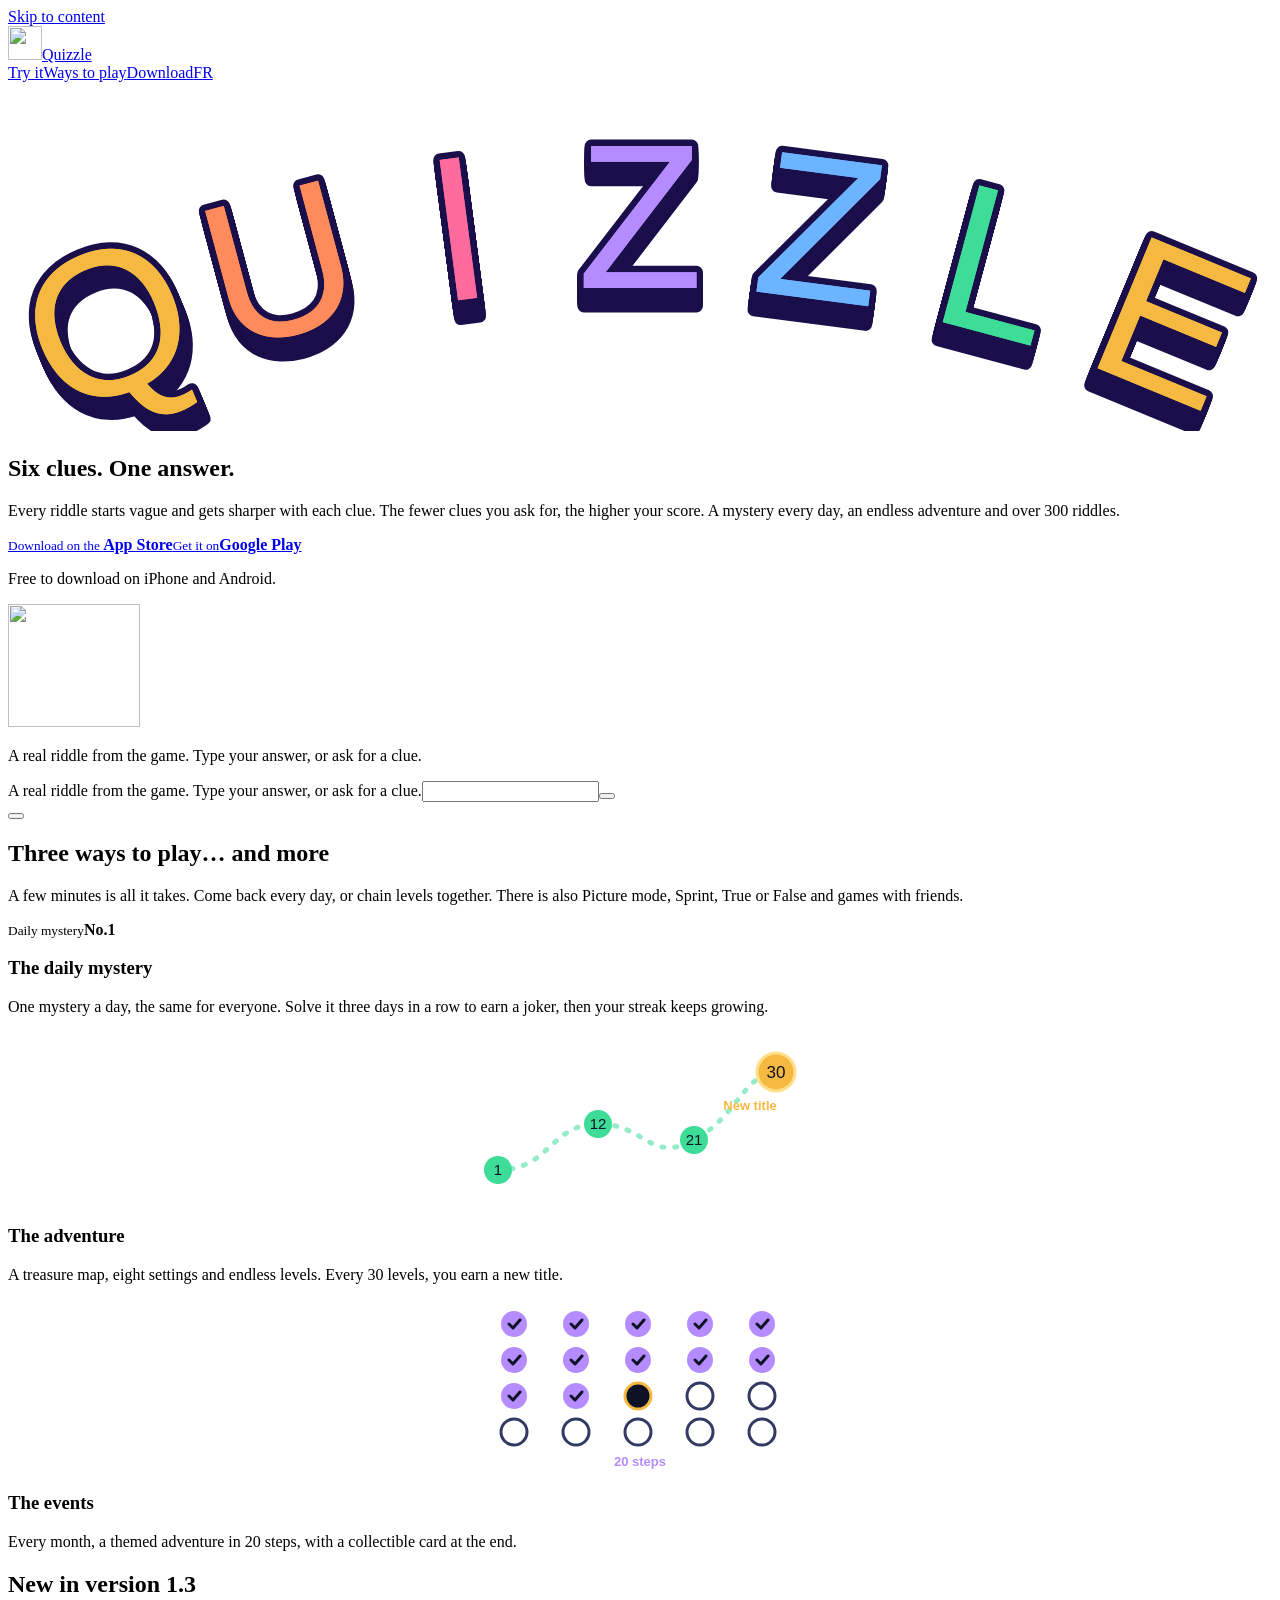
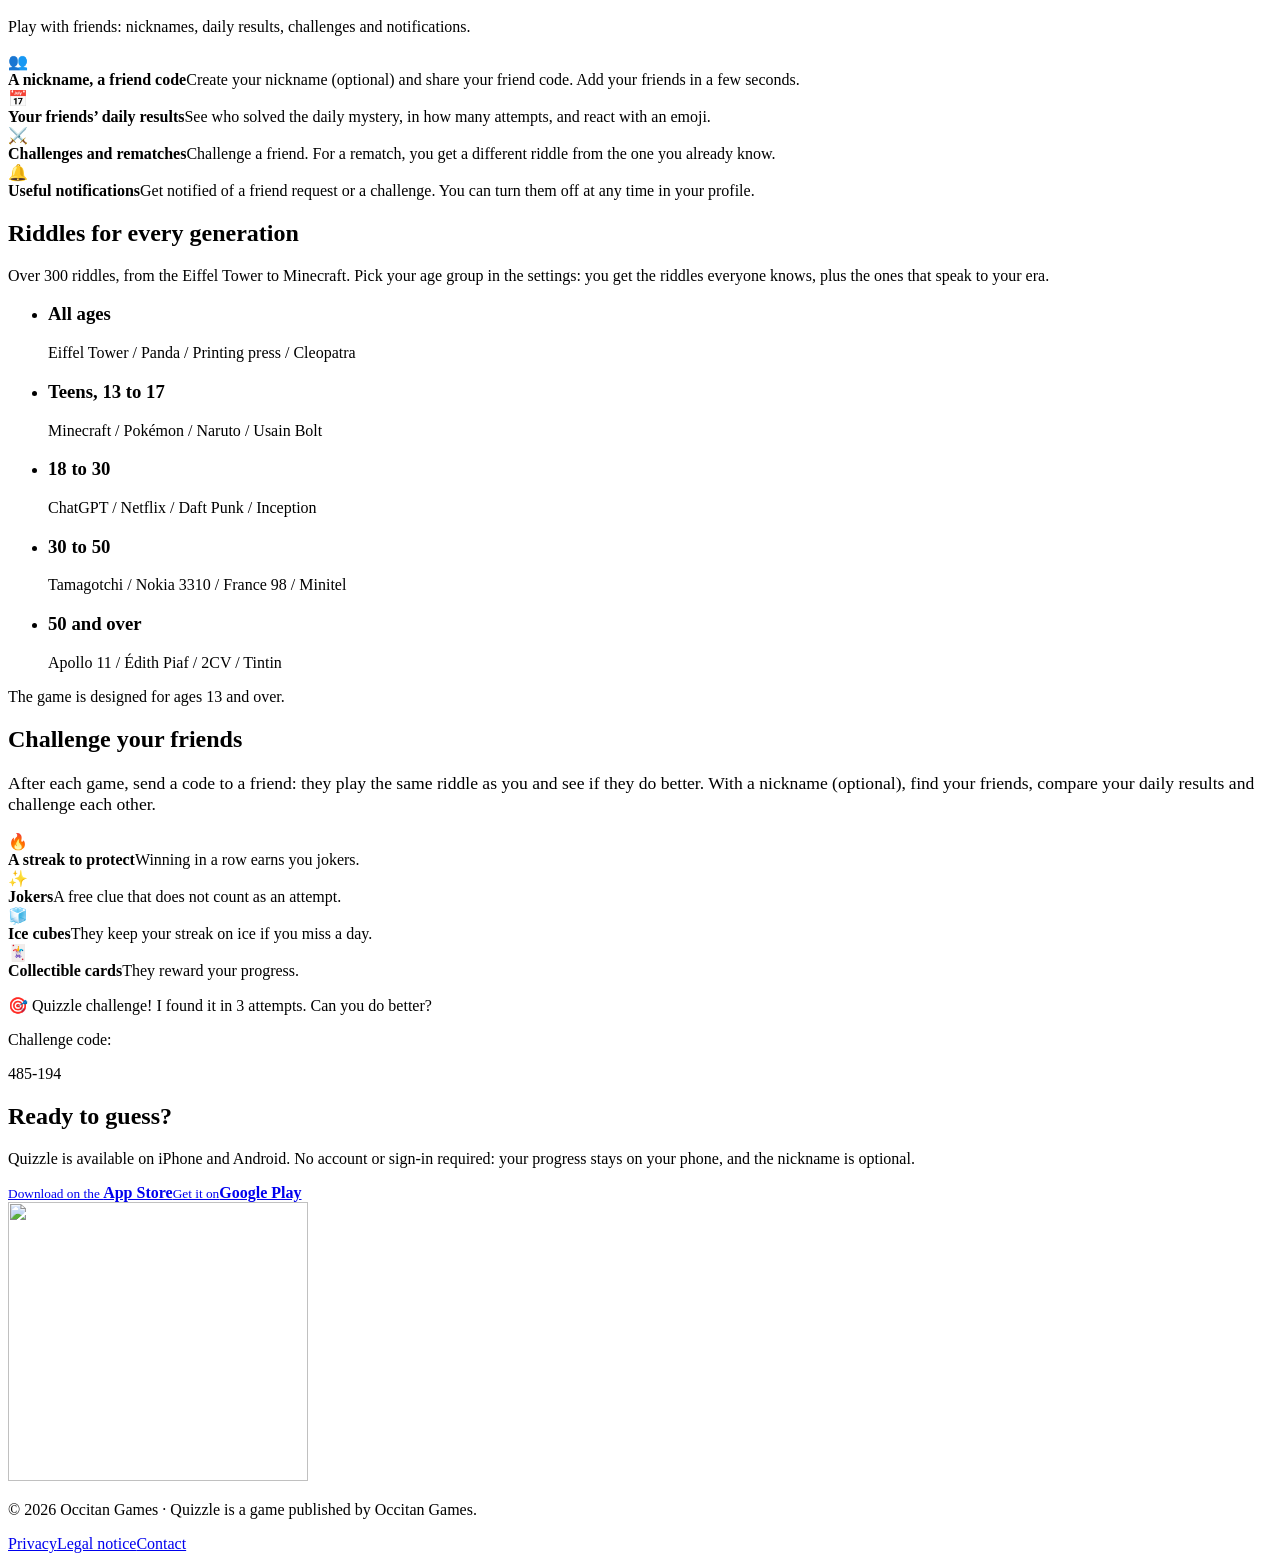
==== site/en/index.html @ 83d64d80 "Site : nouveautés de la 1.3 (pseudo, amis, défis, notifications), mention « sans compte » mise à jou" ====
<!doctype html>
<html lang="en">
<head>
<meta charset="utf-8">
<meta name="viewport" content="width=device-width, initial-scale=1">
<title>Quizzle, the mystery game: guess from the clues</title>
<meta name="description" content="Quizzle: six clues, one answer. A daily mystery, an endless adventure, monthly events, a Picture mode, a Sprint and over 300 riddles for every age. Free on iPhone and Android.">
<meta name="theme-color" content="#0F1224">

<link rel="canonical" href="https://occitangames.com/en/">
<link rel="alternate" hreflang="fr" href="https://occitangames.com/">
<link rel="alternate" hreflang="en" href="https://occitangames.com/en/">
<meta property="og:type" content="website">
<meta property="og:title" content="Quizzle, the mystery game: guess from the clues">
<meta property="og:description" content="Quizzle: six clues, one answer. A daily mystery, an endless adventure, monthly events, a Picture mode, a Sprint and over 300 riddles for every age. Free on iPhone and Android.">
<meta property="og:image" content="https://occitangames.com/img/og.png">
<meta property="og:url" content="https://occitangames.com/en/">
<meta name="twitter:card" content="summary_large_image">
<link rel="icon" type="image/png" href="../img/favicon.png">
<link rel="apple-touch-icon" href="../img/apple-touch-icon.png">
<link rel="preload" href="../fonts/lilita-one-latin-400-normal.woff2" as="font" type="font/woff2" crossorigin>
<link rel="stylesheet" href="../assets/style.css">
</head>
<body>
<a class="saut" href="#contenu">Skip to content</a>
<header class="entete"><div class="conteneur">
<a class="marque" href="./"><img src="../img/favicon.png" alt="" width="34" height="34">Quizzle</a>
<nav class="nav" aria-label="Navigation"><a class="lien-nav" href="#essai">Try it</a><a class="lien-nav" href="#modes">Ways to play</a><a class="lien-nav" href="#telecharger">Download</a><a class="langue" href="../" hreflang="fr" lang="fr" aria-label="Version française">FR</a></nav>
</div></header>
<main id="contenu">
<section class="heros"><div class="conteneur">
<div>
<svg class="mot-marque" viewBox="-24 0 688 190" role="img" aria-label="Quizzle"><g transform="translate(44.9 166.6) rotate(-22.46)"><g class="lettre" style="--i:0" text-anchor="middle" font-family="Lilita One, sans-serif" font-size="112"><text y="10" fill="#7a5c21" stroke="#1A0F4A" stroke-width="7" stroke-linejoin="round">Q</text><text y="9" fill="#7d5f22" stroke="#1A0F4A" stroke-width="7" stroke-linejoin="round">Q</text><text y="8" fill="#806123" stroke="#1A0F4A" stroke-width="7" stroke-linejoin="round">Q</text><text y="7" fill="#836323" stroke="#1A0F4A" stroke-width="7" stroke-linejoin="round">Q</text><text y="6" fill="#866524" stroke="#1A0F4A" stroke-width="7" stroke-linejoin="round">Q</text><text y="5" fill="#896825" stroke="#1A0F4A" stroke-width="7" stroke-linejoin="round">Q</text><text y="4" fill="#8c6a26" stroke="#1A0F4A" stroke-width="7" stroke-linejoin="round">Q</text><text y="3" fill="#8f6c27" stroke="#1A0F4A" stroke-width="7" stroke-linejoin="round">Q</text><text y="2" fill="#926e27" stroke="#1A0F4A" stroke-width="7" stroke-linejoin="round">Q</text><text y="1" fill="#957028" stroke="#1A0F4A" stroke-width="7" stroke-linejoin="round">Q</text><text fill="#F5B942" stroke="#1A0F4A" stroke-width="7" stroke-linejoin="round" paint-order="stroke">Q</text><text fill="#F5B942" stroke="none">Q</text></g></g><g transform="translate(134.0 136.4) rotate(-14.97)"><g class="lettre" style="--i:1" text-anchor="middle" font-family="Lilita One, sans-serif" font-size="112"><text y="10" fill="#80452e" stroke="#1A0F4A" stroke-width="7" stroke-linejoin="round">U</text><text y="9" fill="#83472f" stroke="#1A0F4A" stroke-width="7" stroke-linejoin="round">U</text><text y="8" fill="#864830" stroke="#1A0F4A" stroke-width="7" stroke-linejoin="round">U</text><text y="7" fill="#894a31" stroke="#1A0F4A" stroke-width="7" stroke-linejoin="round">U</text><text y="6" fill="#8c4c32" stroke="#1A0F4A" stroke-width="7" stroke-linejoin="round">U</text><text y="5" fill="#8f4d33" stroke="#1A0F4A" stroke-width="7" stroke-linejoin="round">U</text><text y="4" fill="#924f34" stroke="#1A0F4A" stroke-width="7" stroke-linejoin="round">U</text><text y="3" fill="#955135" stroke="#1A0F4A" stroke-width="7" stroke-linejoin="round">U</text><text y="2" fill="#985236" stroke="#1A0F4A" stroke-width="7" stroke-linejoin="round">U</text><text y="1" fill="#9b5437" stroke="#1A0F4A" stroke-width="7" stroke-linejoin="round">U</text><text fill="#FF8A5B" stroke="#1A0F4A" stroke-width="7" stroke-linejoin="round" paint-order="stroke">U</text><text fill="#FF8A5B" stroke="none">U</text></g></g><g transform="translate(226.2 118.1) rotate(-7.49)"><g class="lettre" style="--i:2" text-anchor="middle" font-family="Lilita One, sans-serif" font-size="112"><text y="10" fill="#80364e" stroke="#1A0F4A" stroke-width="7" stroke-linejoin="round">I</text><text y="9" fill="#833750" stroke="#1A0F4A" stroke-width="7" stroke-linejoin="round">I</text><text y="8" fill="#863852" stroke="#1A0F4A" stroke-width="7" stroke-linejoin="round">I</text><text y="7" fill="#893954" stroke="#1A0F4A" stroke-width="7" stroke-linejoin="round">I</text><text y="6" fill="#8c3b56" stroke="#1A0F4A" stroke-width="7" stroke-linejoin="round">I</text><text y="5" fill="#8f3c58" stroke="#1A0F4A" stroke-width="7" stroke-linejoin="round">I</text><text y="4" fill="#923d5a" stroke="#1A0F4A" stroke-width="7" stroke-linejoin="round">I</text><text y="3" fill="#953e5c" stroke="#1A0F4A" stroke-width="7" stroke-linejoin="round">I</text><text y="2" fill="#98405e" stroke="#1A0F4A" stroke-width="7" stroke-linejoin="round">I</text><text y="1" fill="#9b415f" stroke="#1A0F4A" stroke-width="7" stroke-linejoin="round">I</text><text fill="#FF6B9D" stroke="#1A0F4A" stroke-width="7" stroke-linejoin="round" paint-order="stroke">I</text><text fill="#FF6B9D" stroke="none">I</text></g></g><g transform="translate(320.0 112.0) rotate(0.00)"><g class="lettre" style="--i:3" text-anchor="middle" font-family="Lilita One, sans-serif" font-size="112"><text y="10" fill="#5a4680" stroke="#1A0F4A" stroke-width="7" stroke-linejoin="round">Z</text><text y="9" fill="#5d4883" stroke="#1A0F4A" stroke-width="7" stroke-linejoin="round">Z</text><text y="8" fill="#5f4986" stroke="#1A0F4A" stroke-width="7" stroke-linejoin="round">Z</text><text y="7" fill="#614b89" stroke="#1A0F4A" stroke-width="7" stroke-linejoin="round">Z</text><text y="6" fill="#634d8c" stroke="#1A0F4A" stroke-width="7" stroke-linejoin="round">Z</text><text y="5" fill="#654e8f" stroke="#1A0F4A" stroke-width="7" stroke-linejoin="round">Z</text><text y="4" fill="#685092" stroke="#1A0F4A" stroke-width="7" stroke-linejoin="round">Z</text><text y="3" fill="#6a5295" stroke="#1A0F4A" stroke-width="7" stroke-linejoin="round">Z</text><text y="2" fill="#6c5398" stroke="#1A0F4A" stroke-width="7" stroke-linejoin="round">Z</text><text y="1" fill="#6e559b" stroke="#1A0F4A" stroke-width="7" stroke-linejoin="round">Z</text><text fill="#B58CFF" stroke="#1A0F4A" stroke-width="7" stroke-linejoin="round" paint-order="stroke">Z</text><text fill="#B58CFF" stroke="none">Z</text></g></g><g transform="translate(413.8 118.1) rotate(7.49)"><g class="lettre" style="--i:4" text-anchor="middle" font-family="Lilita One, sans-serif" font-size="112"><text y="10" fill="#365a80" stroke="#1A0F4A" stroke-width="7" stroke-linejoin="round">Z</text><text y="9" fill="#375c83" stroke="#1A0F4A" stroke-width="7" stroke-linejoin="round">Z</text><text y="8" fill="#395e86" stroke="#1A0F4A" stroke-width="7" stroke-linejoin="round">Z</text><text y="7" fill="#3a6089" stroke="#1A0F4A" stroke-width="7" stroke-linejoin="round">Z</text><text y="6" fill="#3b638c" stroke="#1A0F4A" stroke-width="7" stroke-linejoin="round">Z</text><text y="5" fill="#3c658f" stroke="#1A0F4A" stroke-width="7" stroke-linejoin="round">Z</text><text y="4" fill="#3e6792" stroke="#1A0F4A" stroke-width="7" stroke-linejoin="round">Z</text><text y="3" fill="#3f6995" stroke="#1A0F4A" stroke-width="7" stroke-linejoin="round">Z</text><text y="2" fill="#406b98" stroke="#1A0F4A" stroke-width="7" stroke-linejoin="round">Z</text><text y="1" fill="#426d9b" stroke="#1A0F4A" stroke-width="7" stroke-linejoin="round">Z</text><text fill="#6CB4FF" stroke="#1A0F4A" stroke-width="7" stroke-linejoin="round" paint-order="stroke">Z</text><text fill="#6CB4FF" stroke="none">Z</text></g></g><g transform="translate(506.0 136.4) rotate(14.97)"><g class="lettre" style="--i:5" text-anchor="middle" font-family="Lilita One, sans-serif" font-size="112"><text y="10" fill="#1e6e4c" stroke="#1A0F4A" stroke-width="7" stroke-linejoin="round">L</text><text y="9" fill="#1f714d" stroke="#1A0F4A" stroke-width="7" stroke-linejoin="round">L</text><text y="8" fill="#20734f" stroke="#1A0F4A" stroke-width="7" stroke-linejoin="round">L</text><text y="7" fill="#217651" stroke="#1A0F4A" stroke-width="7" stroke-linejoin="round">L</text><text y="6" fill="#217953" stroke="#1A0F4A" stroke-width="7" stroke-linejoin="round">L</text><text y="5" fill="#227b55" stroke="#1A0F4A" stroke-width="7" stroke-linejoin="round">L</text><text y="4" fill="#237e56" stroke="#1A0F4A" stroke-width="7" stroke-linejoin="round">L</text><text y="3" fill="#248058" stroke="#1A0F4A" stroke-width="7" stroke-linejoin="round">L</text><text y="2" fill="#24835a" stroke="#1A0F4A" stroke-width="7" stroke-linejoin="round">L</text><text y="1" fill="#25865c" stroke="#1A0F4A" stroke-width="7" stroke-linejoin="round">L</text><text fill="#3DDC97" stroke="#1A0F4A" stroke-width="7" stroke-linejoin="round" paint-order="stroke">L</text><text fill="#3DDC97" stroke="none">L</text></g></g><g transform="translate(595.1 166.6) rotate(22.46)"><g class="lettre" style="--i:6" text-anchor="middle" font-family="Lilita One, sans-serif" font-size="112"><text y="10" fill="#7a5c21" stroke="#1A0F4A" stroke-width="7" stroke-linejoin="round">E</text><text y="9" fill="#7d5f22" stroke="#1A0F4A" stroke-width="7" stroke-linejoin="round">E</text><text y="8" fill="#806123" stroke="#1A0F4A" stroke-width="7" stroke-linejoin="round">E</text><text y="7" fill="#836323" stroke="#1A0F4A" stroke-width="7" stroke-linejoin="round">E</text><text y="6" fill="#866524" stroke="#1A0F4A" stroke-width="7" stroke-linejoin="round">E</text><text y="5" fill="#896825" stroke="#1A0F4A" stroke-width="7" stroke-linejoin="round">E</text><text y="4" fill="#8c6a26" stroke="#1A0F4A" stroke-width="7" stroke-linejoin="round">E</text><text y="3" fill="#8f6c27" stroke="#1A0F4A" stroke-width="7" stroke-linejoin="round">E</text><text y="2" fill="#926e27" stroke="#1A0F4A" stroke-width="7" stroke-linejoin="round">E</text><text y="1" fill="#957028" stroke="#1A0F4A" stroke-width="7" stroke-linejoin="round">E</text><text fill="#F5B942" stroke="#1A0F4A" stroke-width="7" stroke-linejoin="round" paint-order="stroke">E</text><text fill="#F5B942" stroke="none">E</text></g></g></svg>
<h1>Six clues. One answer.</h1>
<p class="chapeau">Every riddle starts vague and gets sharper with each clue. The fewer clues you ask for, the higher your score. A mystery every day, an endless adventure and over 300 riddles.</p>
<div class="boutiques"><a class="boutique" href="https://apps.apple.com/fr/app/quizzle/id6826238020" rel="noopener"><small>Download on the </small><strong>App Store</strong></a><a class="boutique" href="https://play.google.com/store/apps/details?id=com.occitangames.quizzle" rel="noopener"><small>Get it on</small><strong>Google Play</strong></a></div>
<p class="note-bientot">Free to download on iPhone and Android.</p>
</div>
<div class="essai" id="essai">
<img class="mascotte-coin" src="../img/mascotte.svg" alt="" width="132" height="123">
<p class="essai-intro">A real riddle from the game. Type your answer, or ask for a clue.</p>
<div class="enigme" id="enigme">
<p class="enigme-cat"></p>
<ol class="indices" aria-live="polite"></ol>
<div class="pastilles"></div>
<form class="saisie" autocomplete="off"><label class="sr-only" for="reponse">A real riddle from the game. Type your answer, or ask for a clue.</label><input id="reponse" name="reponse" type="text" enterkeyhint="send" autocapitalize="words" spellcheck="false"><button class="btn" type="submit"></button></form>
<div class="actions"><button class="btn btn-2" type="button" data-suivant></button></div>
<p class="message" role="status"></p>
<div class="resultat-zone"></div>
</div>
</div>
</div></section>

<section id="modes"><div class="conteneur">
<div class="intro-section"><h2>Three ways to play… and more</h2><p>A few minutes is all it takes. Come back every day, or chain levels together. There is also Picture mode, Sprint, True or False and games with friends.</p></div>
<div class="modes">
<article class="mode">
<div class="visuel"><div class="ticket"><div class="ticket-corps"><small>Daily mystery</small><strong>No.<span data-numero>1</span></strong><div class="ticket-pips" aria-hidden="true"><i></i><i></i><i></i><i></i><i></i><i></i></div></div></div></div>
<h3>The daily mystery</h3><p>One mystery a day, the same for everyone. Solve it three days in a row to earn a joker, then your streak keeps growing.</p>
</article>
<article class="mode">
<div class="visuel"><svg viewBox="0 0 320 170" role="img" aria-label="New title" width="100%" height="170">
<path d="M18 138 C70 138 70 92 118 92 S170 132 214 108 S262 44 296 40" fill="none" stroke="#3DDC97" stroke-opacity=".55" stroke-width="5" stroke-dasharray="2 11" stroke-linecap="round"/>
<g font-family="Lilita One, sans-serif" font-size="15" text-anchor="middle" fill="#0F1224">
<circle cx="18" cy="138" r="14" fill="#3DDC97"/><text x="18" y="143">1</text>
<circle cx="118" cy="92" r="14" fill="#3DDC97"/><text x="118" y="97">12</text>
<circle cx="214" cy="108" r="14" fill="#3DDC97"/><text x="214" y="113">21</text>
<circle cx="296" cy="40" r="19" fill="#F5B942" stroke="#FFE08A" stroke-width="3"/><text x="296" y="46" font-size="17">30</text>
</g>
<text x="270" y="78" text-anchor="middle" fill="#F5B942" font-family="DM Sans, sans-serif" font-weight="700" font-size="13">New title</text>
</svg></div>
<h3>The adventure</h3><p>A treasure map, eight settings and endless levels. Every 30 levels, you earn a new title.</p>
</article>
<article class="mode">
<div class="visuel"><svg viewBox="0 0 320 170" role="img" aria-label="20 steps" width="100%" height="170"><circle cx="34" cy="24" r="13" fill="#B58CFF"/><path d="M29 24 l4 4 l7 -8" fill="none" stroke="#0F1224" stroke-width="3" stroke-linecap="round" stroke-linejoin="round"/><circle cx="96" cy="24" r="13" fill="#B58CFF"/><path d="M91 24 l4 4 l7 -8" fill="none" stroke="#0F1224" stroke-width="3" stroke-linecap="round" stroke-linejoin="round"/><circle cx="158" cy="24" r="13" fill="#B58CFF"/><path d="M153 24 l4 4 l7 -8" fill="none" stroke="#0F1224" stroke-width="3" stroke-linecap="round" stroke-linejoin="round"/><circle cx="220" cy="24" r="13" fill="#B58CFF"/><path d="M215 24 l4 4 l7 -8" fill="none" stroke="#0F1224" stroke-width="3" stroke-linecap="round" stroke-linejoin="round"/><circle cx="282" cy="24" r="13" fill="#B58CFF"/><path d="M277 24 l4 4 l7 -8" fill="none" stroke="#0F1224" stroke-width="3" stroke-linecap="round" stroke-linejoin="round"/><circle cx="34" cy="60" r="13" fill="#B58CFF"/><path d="M29 60 l4 4 l7 -8" fill="none" stroke="#0F1224" stroke-width="3" stroke-linecap="round" stroke-linejoin="round"/><circle cx="96" cy="60" r="13" fill="#B58CFF"/><path d="M91 60 l4 4 l7 -8" fill="none" stroke="#0F1224" stroke-width="3" stroke-linecap="round" stroke-linejoin="round"/><circle cx="158" cy="60" r="13" fill="#B58CFF"/><path d="M153 60 l4 4 l7 -8" fill="none" stroke="#0F1224" stroke-width="3" stroke-linecap="round" stroke-linejoin="round"/><circle cx="220" cy="60" r="13" fill="#B58CFF"/><path d="M215 60 l4 4 l7 -8" fill="none" stroke="#0F1224" stroke-width="3" stroke-linecap="round" stroke-linejoin="round"/><circle cx="282" cy="60" r="13" fill="#B58CFF"/><path d="M277 60 l4 4 l7 -8" fill="none" stroke="#0F1224" stroke-width="3" stroke-linecap="round" stroke-linejoin="round"/><circle cx="34" cy="96" r="13" fill="#B58CFF"/><path d="M29 96 l4 4 l7 -8" fill="none" stroke="#0F1224" stroke-width="3" stroke-linecap="round" stroke-linejoin="round"/><circle cx="96" cy="96" r="13" fill="#B58CFF"/><path d="M91 96 l4 4 l7 -8" fill="none" stroke="#0F1224" stroke-width="3" stroke-linecap="round" stroke-linejoin="round"/><circle cx="158" cy="96" r="13" fill="#0F1224" stroke="#F5B942" stroke-width="3"/><circle cx="220" cy="96" r="13" fill="none" stroke="#323963" stroke-width="3"/><circle cx="282" cy="96" r="13" fill="none" stroke="#323963" stroke-width="3"/><circle cx="34" cy="132" r="13" fill="none" stroke="#323963" stroke-width="3"/><circle cx="96" cy="132" r="13" fill="none" stroke="#323963" stroke-width="3"/><circle cx="158" cy="132" r="13" fill="none" stroke="#323963" stroke-width="3"/><circle cx="220" cy="132" r="13" fill="none" stroke="#323963" stroke-width="3"/><circle cx="282" cy="132" r="13" fill="none" stroke="#323963" stroke-width="3"/><text x="160" y="166" text-anchor="middle" fill="#B58CFF" font-family="DM Sans, sans-serif" font-weight="700" font-size="13">20 steps</text></svg></div>
<h3>The events</h3><p>Every month, a themed adventure in 20 steps, with a collectible card at the end.</p>
</article>
</div>
</div></section>

<section id="nouveautes"><div class="conteneur">
<div class="intro-section"><h2>New in version 1.3</h2><p>Play with friends: nicknames, daily results, challenges and notifications.</p></div>
<div class="petits">
<div class="petit"><span class="emoji" aria-hidden="true">👥</span><div><strong>A nickname, a friend code</strong><span>Create your nickname (optional) and share your friend code. Add your friends in a few seconds.</span></div></div>
<div class="petit"><span class="emoji" aria-hidden="true">📅</span><div><strong>Your friends’ daily results</strong><span>See who solved the daily mystery, in how many attempts, and react with an emoji.</span></div></div>
<div class="petit"><span class="emoji" aria-hidden="true">⚔️</span><div><strong>Challenges and rematches</strong><span>Challenge a friend. For a rematch, you get a different riddle from the one you already know.</span></div></div>
<div class="petit"><span class="emoji" aria-hidden="true">🔔</span><div><strong>Useful notifications</strong><span>Get notified of a friend request or a challenge. You can turn them off at any time in your profile.</span></div></div>
</div>
</div></section>

<section class="ages-fond"><div class="conteneur">
<div class="intro-section"><h2>Riddles for every generation</h2><p>Over 300 riddles, from the Eiffel Tower to Minecraft. Pick your age group in the settings: you get the riddles everyone knows, plus the ones that speak to your era.</p></div>
<ul class="ages"><li><h3>All ages</h3><p class="sujets"> Eiffel Tower <span aria-hidden="true">/</span> Panda <span aria-hidden="true">/</span> Printing press <span aria-hidden="true">/</span> Cleopatra </p></li><li><h3>Teens, 13 to 17</h3><p class="sujets"> Minecraft <span aria-hidden="true">/</span> Pokémon <span aria-hidden="true">/</span> Naruto <span aria-hidden="true">/</span> Usain Bolt </p></li><li><h3>18 to 30</h3><p class="sujets"> ChatGPT <span aria-hidden="true">/</span> Netflix <span aria-hidden="true">/</span> Daft Punk <span aria-hidden="true">/</span> Inception </p></li><li><h3>30 to 50</h3><p class="sujets"> Tamagotchi <span aria-hidden="true">/</span> Nokia 3310 <span aria-hidden="true">/</span> France 98 <span aria-hidden="true">/</span> Minitel </p></li><li><h3>50 and over</h3><p class="sujets"> Apollo 11 <span aria-hidden="true">/</span> Édith Piaf <span aria-hidden="true">/</span> 2CV <span aria-hidden="true">/</span> Tintin </p></li></ul>
<p class="ages-note">The game is designed for ages 13 and over.</p>
</div></section>

<section><div class="conteneur amis">
<div>
<h2>Challenge your friends</h2>
<p class="intro-section" style="color:var(--texte-2);margin-top:14px;font-size:1.1rem">After each game, send a code to a friend: they play the same riddle as you and see if they do better. With a nickname (optional), find your friends, compare your daily results and challenge each other.</p>
<div class="petits">
<div class="petit"><span class="emoji" aria-hidden="true">🔥</span><div><strong>A streak to protect</strong><span>Winning in a row earns you jokers.</span></div></div>
<div class="petit"><span class="emoji" aria-hidden="true">✨</span><div><strong>Jokers</strong><span>A free clue that does not count as an attempt.</span></div></div>
<div class="petit"><span class="emoji" aria-hidden="true">🧊</span><div><strong>Ice cubes</strong><span>They keep your streak on ice if you miss a day.</span></div></div>
<div class="petit"><span class="emoji" aria-hidden="true">🃏</span><div><strong>Collectible cards</strong><span>They reward your progress.</span></div></div>
</div>
</div>
<div class="bulle"><p>🎯 Quizzle challenge! I found it in 3 attempts. Can you do better?</p><p>Challenge code:</p><p><span class="code">485-194</span></p></div>
</div></section>

<section class="final" id="telecharger"><div class="conteneur"><div class="final-corps">
<div>
<h2>Ready to guess?</h2>
<p>Quizzle is available on iPhone and Android. No account or sign-in required: your progress stays on your phone, and the nickname is optional.</p>
<div class="boutiques"><a class="boutique" href="https://apps.apple.com/fr/app/quizzle/id6826238020" rel="noopener"><small>Download on the </small><strong>App Store</strong></a><a class="boutique" href="https://play.google.com/store/apps/details?id=com.occitangames.quizzle" rel="noopener"><small>Get it on</small><strong>Google Play</strong></a></div>
</div>
<img class="final-mascotte" src="../img/mascotte.svg" alt="" width="300" height="279" loading="lazy">
</div></div></section>
</main>
<script src="../assets/app.js" defer></script>
<footer class="pied"><div class="conteneur">
<p>© 2026 Occitan Games · Quizzle is a game published by Occitan Games.</p>
<nav aria-label="Privacy"><a href="privacy.html">Privacy</a><a href="legal.html">Legal notice</a><a href="mailto:contact@occitangames.com">Contact</a></nav>
</div></footer>
</body>
</html>
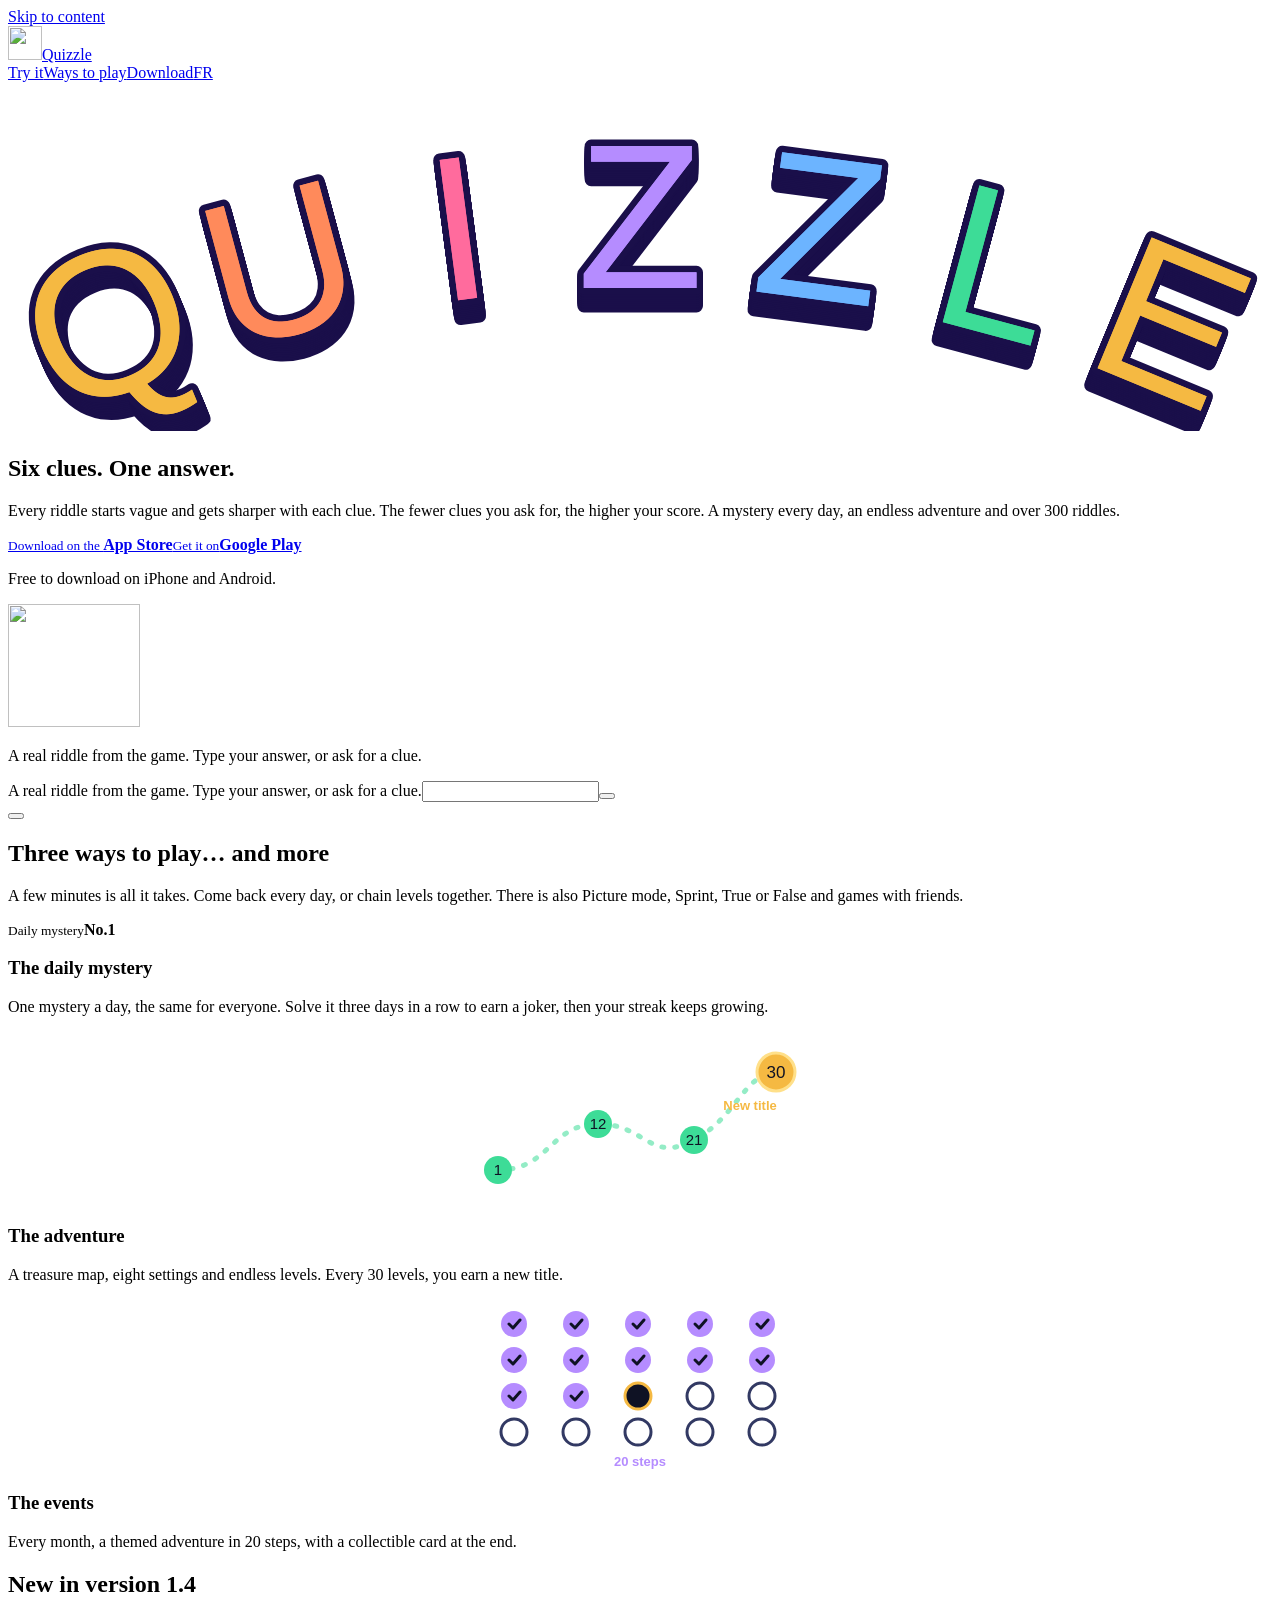
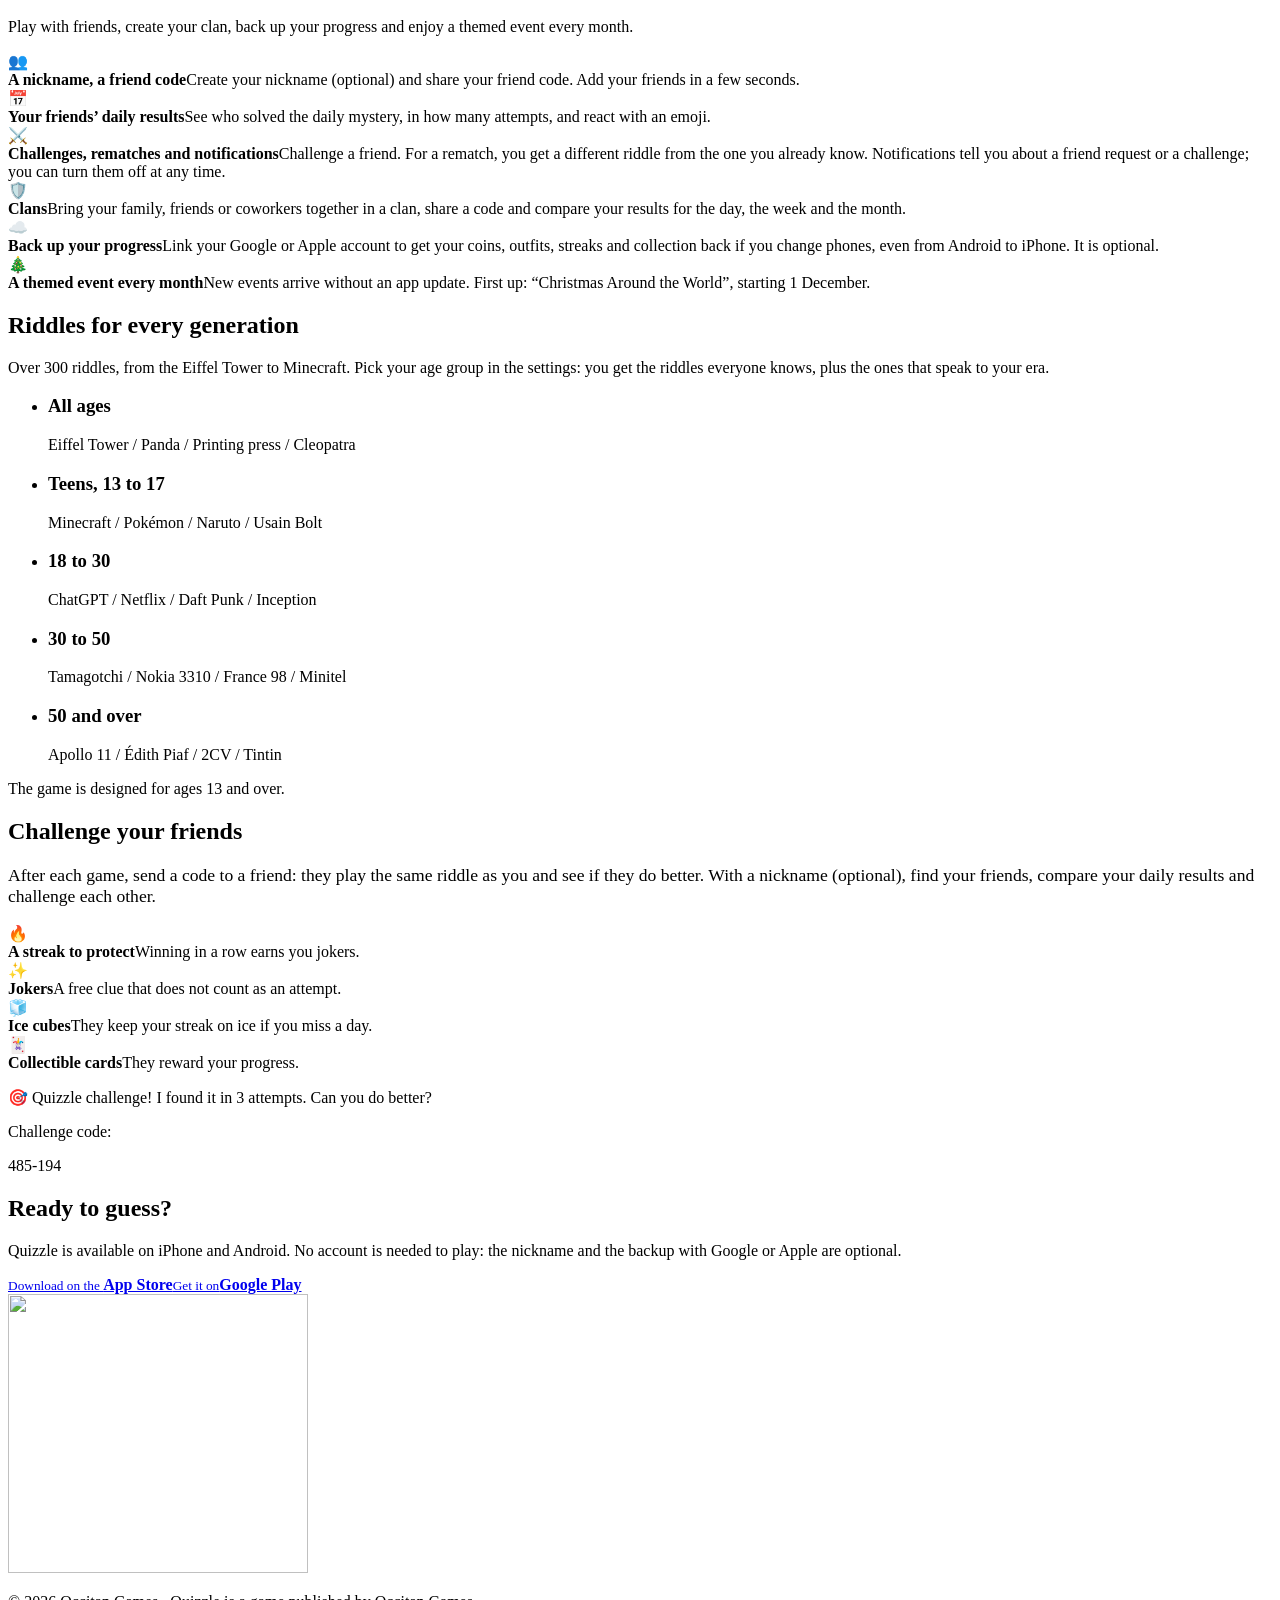
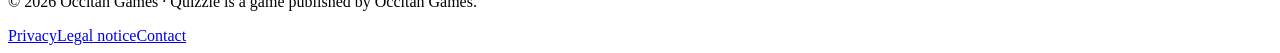
==== commit 80b9ed6a: "Site : section « Nouveau dans la version 1.4 » (regroupe les nouveautés 1.3 et 1.4 : amis, clans, sa" ====
--- a/site/en/index.html
+++ b/site/en/index.html
@@ -79,12 +79,14 @@
 </div></section>
 
 <section id="nouveautes"><div class="conteneur">
-<div class="intro-section"><h2>New in version 1.3</h2><p>Play with friends: nicknames, daily results, challenges and notifications.</p></div>
+<div class="intro-section"><h2>New in version 1.4</h2><p>Play with friends, create your clan, back up your progress and enjoy a themed event every month.</p></div>
 <div class="petits">
 <div class="petit"><span class="emoji" aria-hidden="true">👥</span><div><strong>A nickname, a friend code</strong><span>Create your nickname (optional) and share your friend code. Add your friends in a few seconds.</span></div></div>
 <div class="petit"><span class="emoji" aria-hidden="true">📅</span><div><strong>Your friends’ daily results</strong><span>See who solved the daily mystery, in how many attempts, and react with an emoji.</span></div></div>
-<div class="petit"><span class="emoji" aria-hidden="true">⚔️</span><div><strong>Challenges and rematches</strong><span>Challenge a friend. For a rematch, you get a different riddle from the one you already know.</span></div></div>
-<div class="petit"><span class="emoji" aria-hidden="true">🔔</span><div><strong>Useful notifications</strong><span>Get notified of a friend request or a challenge. You can turn them off at any time in your profile.</span></div></div>
+<div class="petit"><span class="emoji" aria-hidden="true">⚔️</span><div><strong>Challenges, rematches and notifications</strong><span>Challenge a friend. For a rematch, you get a different riddle from the one you already know. Notifications tell you about a friend request or a challenge; you can turn them off at any time.</span></div></div>
+<div class="petit"><span class="emoji" aria-hidden="true">🛡️</span><div><strong>Clans</strong><span>Bring your family, friends or coworkers together in a clan, share a code and compare your results for the day, the week and the month.</span></div></div>
+<div class="petit"><span class="emoji" aria-hidden="true">☁️</span><div><strong>Back up your progress</strong><span>Link your Google or Apple account to get your coins, outfits, streaks and collection back if you change phones, even from Android to iPhone. It is optional.</span></div></div>
+<div class="petit"><span class="emoji" aria-hidden="true">🎄</span><div><strong>A themed event every month</strong><span>New events arrive without an app update. First up: “Christmas Around the World”, starting 1 December.</span></div></div>
 </div>
 </div></section>
 
@@ -111,7 +113,7 @@
 <section class="final" id="telecharger"><div class="conteneur"><div class="final-corps">
 <div>
 <h2>Ready to guess?</h2>
-<p>Quizzle is available on iPhone and Android. No account or sign-in required: your progress stays on your phone, and the nickname is optional.</p>
+<p>Quizzle is available on iPhone and Android. No account is needed to play: the nickname and the backup with Google or Apple are optional.</p>
 <div class="boutiques"><a class="boutique" href="https://apps.apple.com/fr/app/quizzle/id6826238020" rel="noopener"><small>Download on the </small><strong>App Store</strong></a><a class="boutique" href="https://play.google.com/store/apps/details?id=com.occitangames.quizzle" rel="noopener"><small>Get it on</small><strong>Google Play</strong></a></div>
 </div>
 <img class="final-mascotte" src="../img/mascotte.svg" alt="" width="300" height="279" loading="lazy">
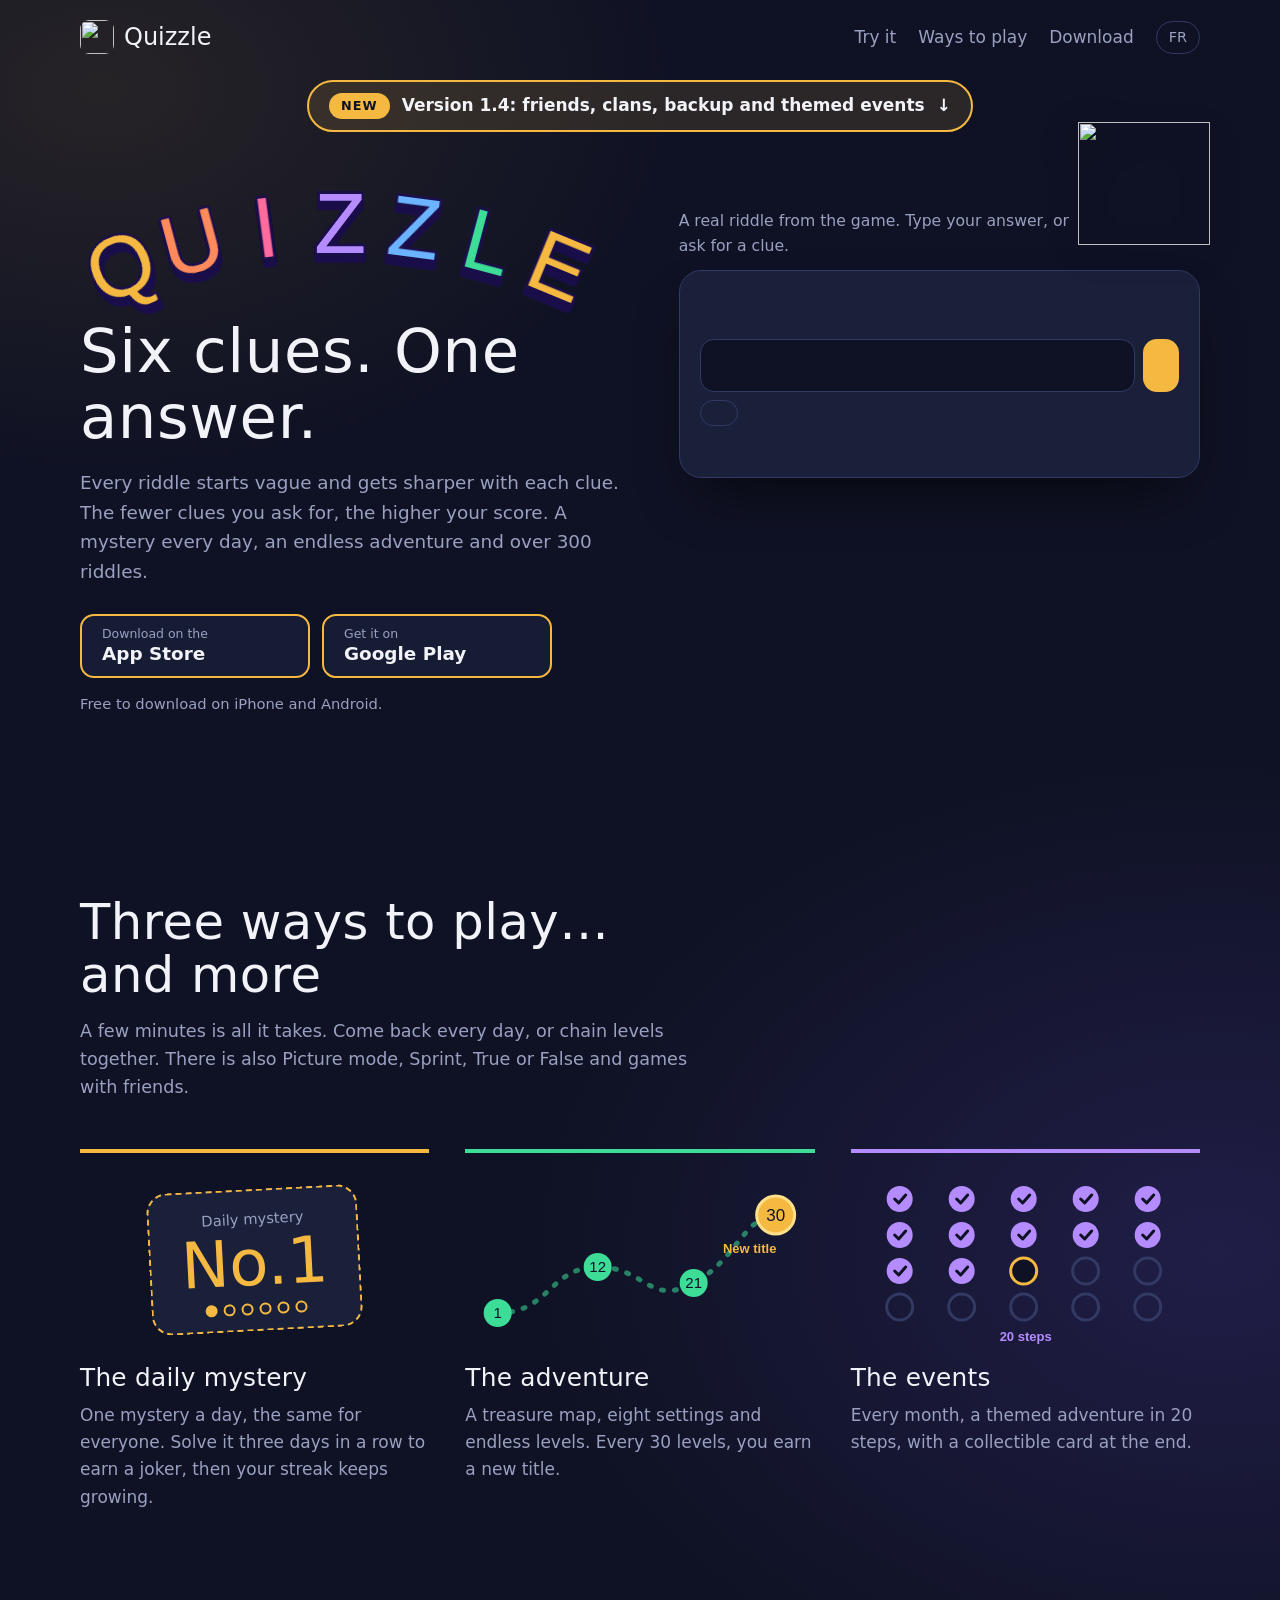
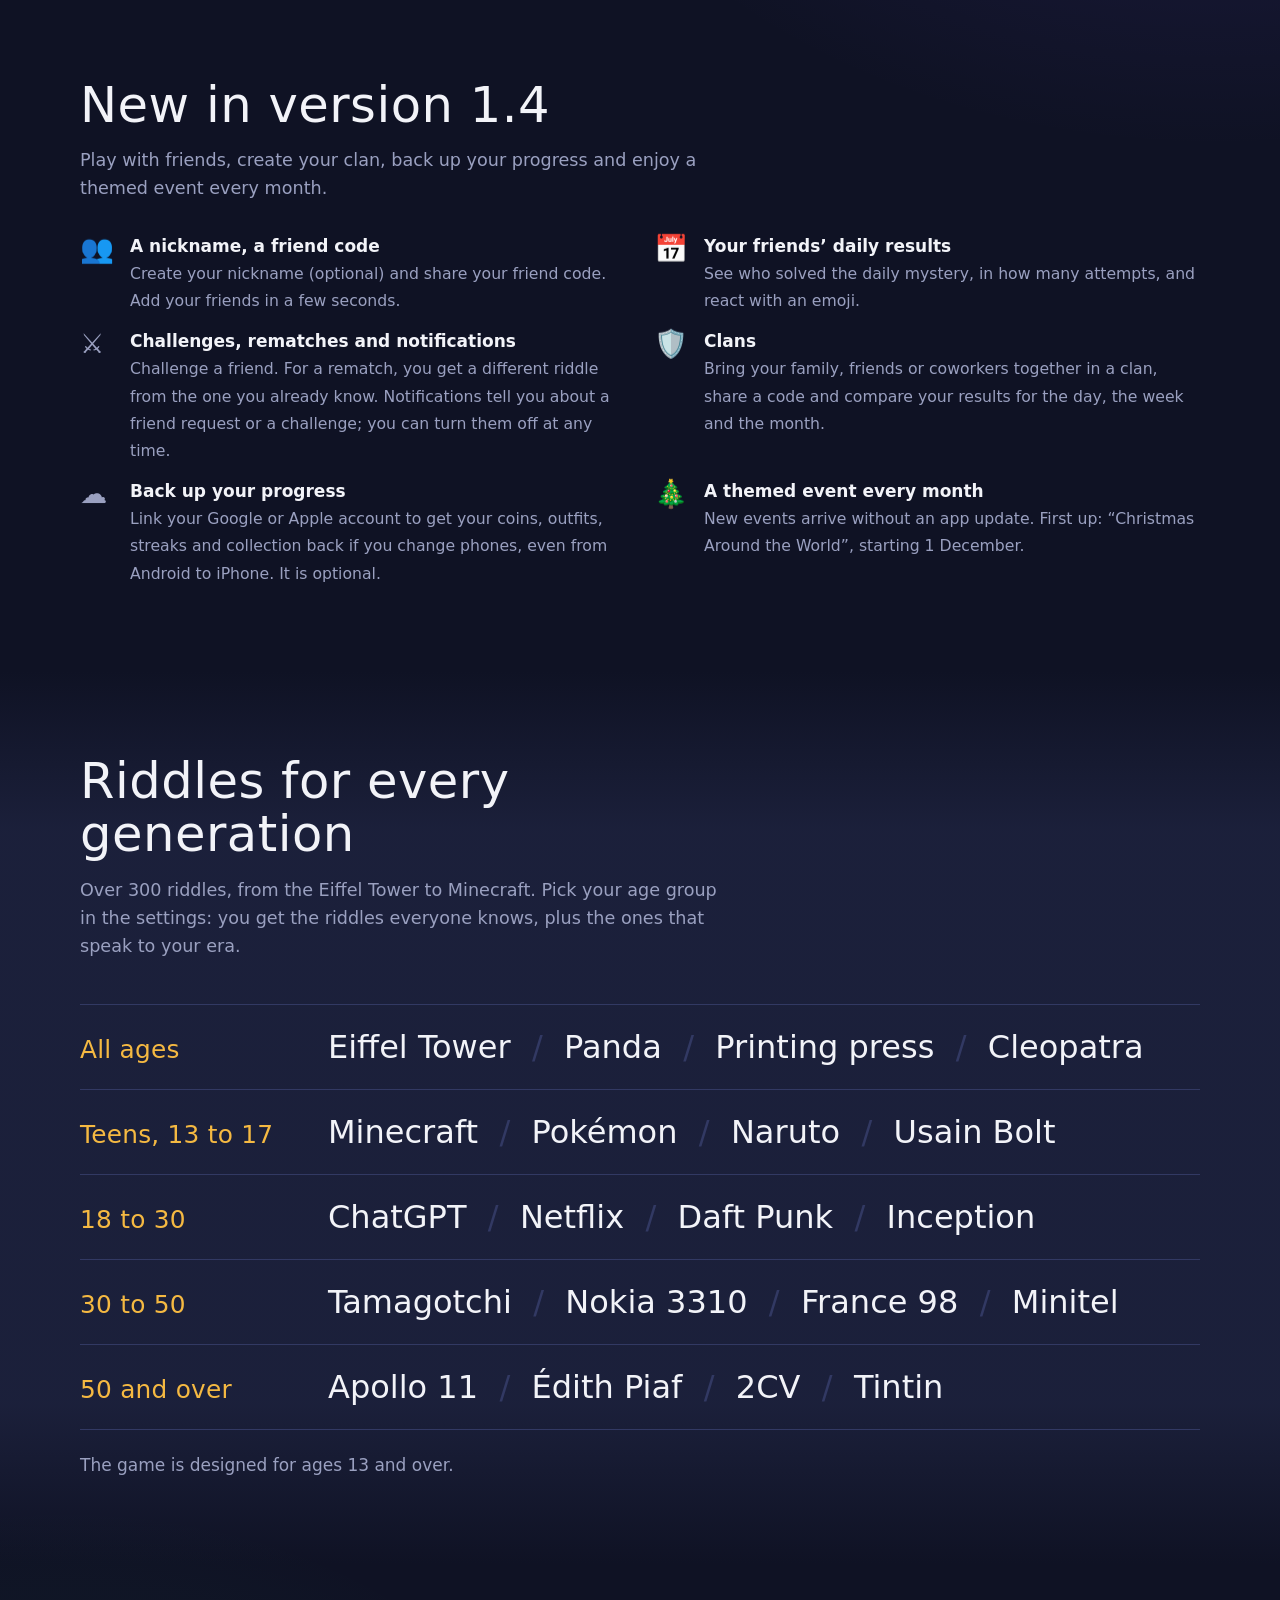
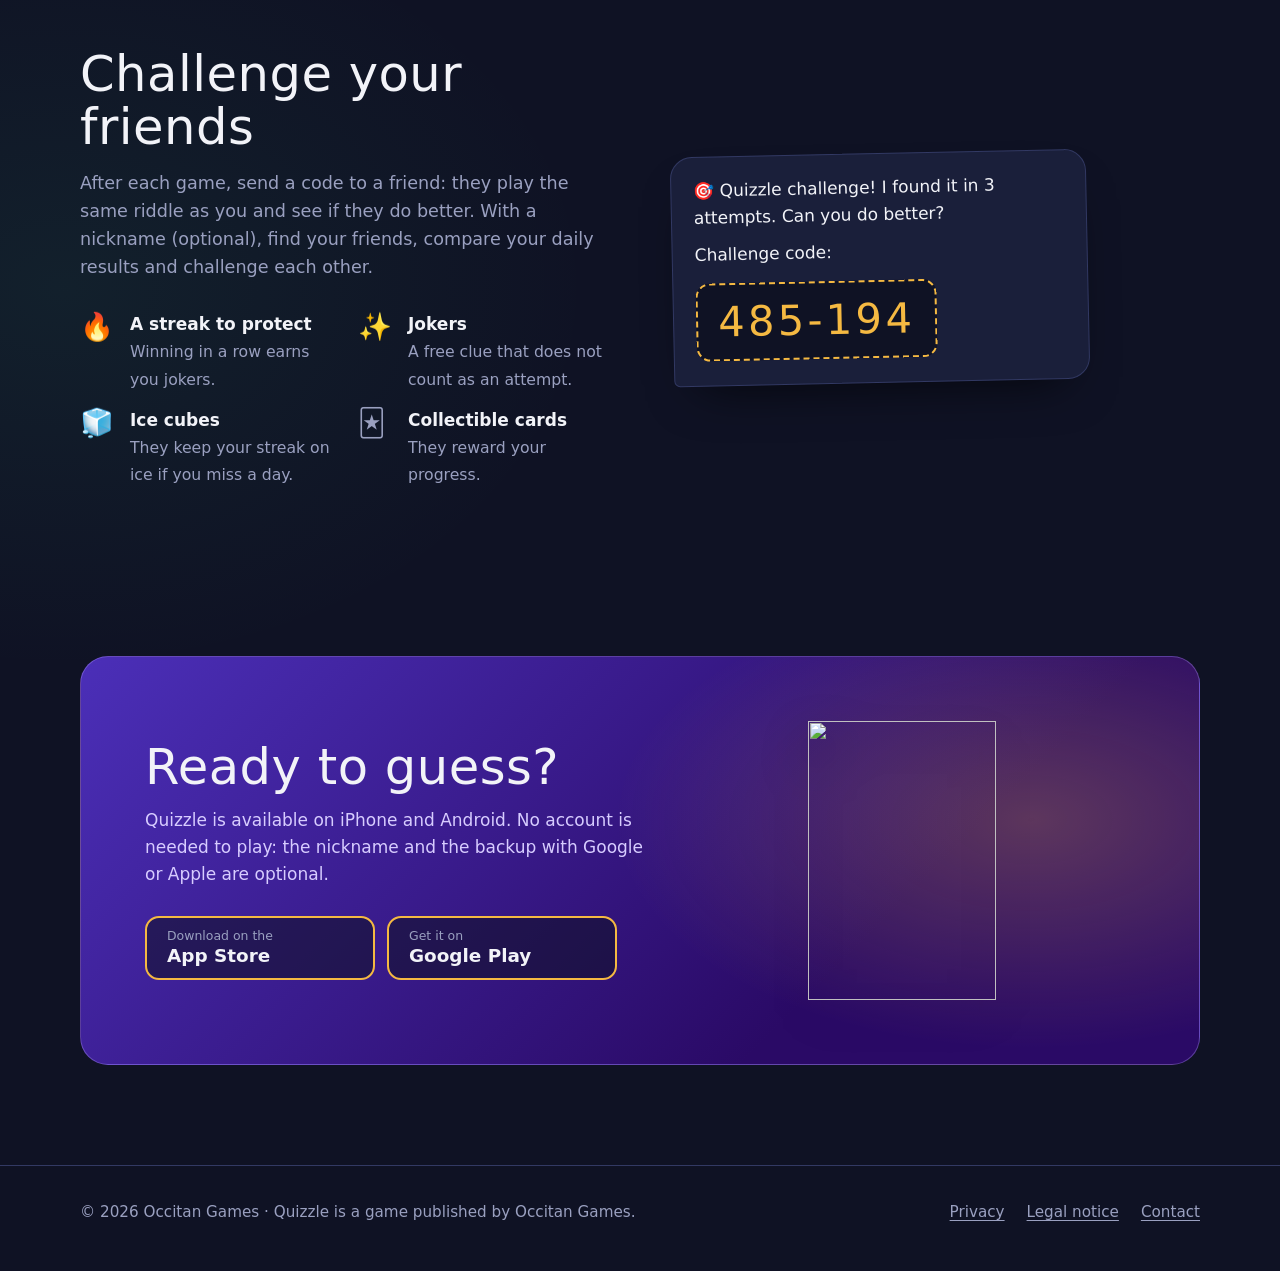
==== commit 2cbcf4d7: "Site : bandeau « Nouveau » pulsant en haut de page, lien vers la section des nouveautés 1.4 (FR/EN) " ====
--- a/site/en/index.html
+++ b/site/en/index.html
@@ -28,6 +28,7 @@
 <nav class="nav" aria-label="Navigation"><a class="lien-nav" href="#essai">Try it</a><a class="lien-nav" href="#modes">Ways to play</a><a class="lien-nav" href="#telecharger">Download</a><a class="langue" href="../" hreflang="fr" lang="fr" aria-label="Version française">FR</a></nav>
 </div></header>
 <main id="contenu">
+<a class="bandeau-nouv" href="#nouveautes"><span class="pastille-nouv">New</span><span>Version 1.4: friends, clans, backup and themed events</span><span aria-hidden="true">↓</span></a>
 <section class="heros"><div class="conteneur">
 <div>
 <svg class="mot-marque" viewBox="-24 0 688 190" role="img" aria-label="Quizzle"><g transform="translate(44.9 166.6) rotate(-22.46)"><g class="lettre" style="--i:0" text-anchor="middle" font-family="Lilita One, sans-serif" font-size="112"><text y="10" fill="#7a5c21" stroke="#1A0F4A" stroke-width="7" stroke-linejoin="round">Q</text><text y="9" fill="#7d5f22" stroke="#1A0F4A" stroke-width="7" stroke-linejoin="round">Q</text><text y="8" fill="#806123" stroke="#1A0F4A" stroke-width="7" stroke-linejoin="round">Q</text><text y="7" fill="#836323" stroke="#1A0F4A" stroke-width="7" stroke-linejoin="round">Q</text><text y="6" fill="#866524" stroke="#1A0F4A" stroke-width="7" stroke-linejoin="round">Q</text><text y="5" fill="#896825" stroke="#1A0F4A" stroke-width="7" stroke-linejoin="round">Q</text><text y="4" fill="#8c6a26" stroke="#1A0F4A" stroke-width="7" stroke-linejoin="round">Q</text><text y="3" fill="#8f6c27" stroke="#1A0F4A" stroke-width="7" stroke-linejoin="round">Q</text><text y="2" fill="#926e27" stroke="#1A0F4A" stroke-width="7" stroke-linejoin="round">Q</text><text y="1" fill="#957028" stroke="#1A0F4A" stroke-width="7" stroke-linejoin="round">Q</text><text fill="#F5B942" stroke="#1A0F4A" stroke-width="7" stroke-linejoin="round" paint-order="stroke">Q</text><text fill="#F5B942" stroke="none">Q</text></g></g><g transform="translate(134.0 136.4) rotate(-14.97)"><g class="lettre" style="--i:1" text-anchor="middle" font-family="Lilita One, sans-serif" font-size="112"><text y="10" fill="#80452e" stroke="#1A0F4A" stroke-width="7" stroke-linejoin="round">U</text><text y="9" fill="#83472f" stroke="#1A0F4A" stroke-width="7" stroke-linejoin="round">U</text><text y="8" fill="#864830" stroke="#1A0F4A" stroke-width="7" stroke-linejoin="round">U</text><text y="7" fill="#894a31" stroke="#1A0F4A" stroke-width="7" stroke-linejoin="round">U</text><text y="6" fill="#8c4c32" stroke="#1A0F4A" stroke-width="7" stroke-linejoin="round">U</text><text y="5" fill="#8f4d33" stroke="#1A0F4A" stroke-width="7" stroke-linejoin="round">U</text><text y="4" fill="#924f34" stroke="#1A0F4A" stroke-width="7" stroke-linejoin="round">U</text><text y="3" fill="#955135" stroke="#1A0F4A" stroke-width="7" stroke-linejoin="round">U</text><text y="2" fill="#985236" stroke="#1A0F4A" stroke-width="7" stroke-linejoin="round">U</text><text y="1" fill="#9b5437" stroke="#1A0F4A" stroke-width="7" stroke-linejoin="round">U</text><text fill="#FF8A5B" stroke="#1A0F4A" stroke-width="7" stroke-linejoin="round" paint-order="stroke">U</text><text fill="#FF8A5B" stroke="none">U</text></g></g><g transform="translate(226.2 118.1) rotate(-7.49)"><g class="lettre" style="--i:2" text-anchor="middle" font-family="Lilita One, sans-serif" font-size="112"><text y="10" fill="#80364e" stroke="#1A0F4A" stroke-width="7" stroke-linejoin="round">I</text><text y="9" fill="#833750" stroke="#1A0F4A" stroke-width="7" stroke-linejoin="round">I</text><text y="8" fill="#863852" stroke="#1A0F4A" stroke-width="7" stroke-linejoin="round">I</text><text y="7" fill="#893954" stroke="#1A0F4A" stroke-width="7" stroke-linejoin="round">I</text><text y="6" fill="#8c3b56" stroke="#1A0F4A" stroke-width="7" stroke-linejoin="round">I</text><text y="5" fill="#8f3c58" stroke="#1A0F4A" stroke-width="7" stroke-linejoin="round">I</text><text y="4" fill="#923d5a" stroke="#1A0F4A" stroke-width="7" stroke-linejoin="round">I</text><text y="3" fill="#953e5c" stroke="#1A0F4A" stroke-width="7" stroke-linejoin="round">I</text><text y="2" fill="#98405e" stroke="#1A0F4A" stroke-width="7" stroke-linejoin="round">I</text><text y="1" fill="#9b415f" stroke="#1A0F4A" stroke-width="7" stroke-linejoin="round">I</text><text fill="#FF6B9D" stroke="#1A0F4A" stroke-width="7" stroke-linejoin="round" paint-order="stroke">I</text><text fill="#FF6B9D" stroke="none">I</text></g></g><g transform="translate(320.0 112.0) rotate(0.00)"><g class="lettre" style="--i:3" text-anchor="middle" font-family="Lilita One, sans-serif" font-size="112"><text y="10" fill="#5a4680" stroke="#1A0F4A" stroke-width="7" stroke-linejoin="round">Z</text><text y="9" fill="#5d4883" stroke="#1A0F4A" stroke-width="7" stroke-linejoin="round">Z</text><text y="8" fill="#5f4986" stroke="#1A0F4A" stroke-width="7" stroke-linejoin="round">Z</text><text y="7" fill="#614b89" stroke="#1A0F4A" stroke-width="7" stroke-linejoin="round">Z</text><text y="6" fill="#634d8c" stroke="#1A0F4A" stroke-width="7" stroke-linejoin="round">Z</text><text y="5" fill="#654e8f" stroke="#1A0F4A" stroke-width="7" stroke-linejoin="round">Z</text><text y="4" fill="#685092" stroke="#1A0F4A" stroke-width="7" stroke-linejoin="round">Z</text><text y="3" fill="#6a5295" stroke="#1A0F4A" stroke-width="7" stroke-linejoin="round">Z</text><text y="2" fill="#6c5398" stroke="#1A0F4A" stroke-width="7" stroke-linejoin="round">Z</text><text y="1" fill="#6e559b" stroke="#1A0F4A" stroke-width="7" stroke-linejoin="round">Z</text><text fill="#B58CFF" stroke="#1A0F4A" stroke-width="7" stroke-linejoin="round" paint-order="stroke">Z</text><text fill="#B58CFF" stroke="none">Z</text></g></g><g transform="translate(413.8 118.1) rotate(7.49)"><g class="lettre" style="--i:4" text-anchor="middle" font-family="Lilita One, sans-serif" font-size="112"><text y="10" fill="#365a80" stroke="#1A0F4A" stroke-width="7" stroke-linejoin="round">Z</text><text y="9" fill="#375c83" stroke="#1A0F4A" stroke-width="7" stroke-linejoin="round">Z</text><text y="8" fill="#395e86" stroke="#1A0F4A" stroke-width="7" stroke-linejoin="round">Z</text><text y="7" fill="#3a6089" stroke="#1A0F4A" stroke-width="7" stroke-linejoin="round">Z</text><text y="6" fill="#3b638c" stroke="#1A0F4A" stroke-width="7" stroke-linejoin="round">Z</text><text y="5" fill="#3c658f" stroke="#1A0F4A" stroke-width="7" stroke-linejoin="round">Z</text><text y="4" fill="#3e6792" stroke="#1A0F4A" stroke-width="7" stroke-linejoin="round">Z</text><text y="3" fill="#3f6995" stroke="#1A0F4A" stroke-width="7" stroke-linejoin="round">Z</text><text y="2" fill="#406b98" stroke="#1A0F4A" stroke-width="7" stroke-linejoin="round">Z</text><text y="1" fill="#426d9b" stroke="#1A0F4A" stroke-width="7" stroke-linejoin="round">Z</text><text fill="#6CB4FF" stroke="#1A0F4A" stroke-width="7" stroke-linejoin="round" paint-order="stroke">Z</text><text fill="#6CB4FF" stroke="none">Z</text></g></g><g transform="translate(506.0 136.4) rotate(14.97)"><g class="lettre" style="--i:5" text-anchor="middle" font-family="Lilita One, sans-serif" font-size="112"><text y="10" fill="#1e6e4c" stroke="#1A0F4A" stroke-width="7" stroke-linejoin="round">L</text><text y="9" fill="#1f714d" stroke="#1A0F4A" stroke-width="7" stroke-linejoin="round">L</text><text y="8" fill="#20734f" stroke="#1A0F4A" stroke-width="7" stroke-linejoin="round">L</text><text y="7" fill="#217651" stroke="#1A0F4A" stroke-width="7" stroke-linejoin="round">L</text><text y="6" fill="#217953" stroke="#1A0F4A" stroke-width="7" stroke-linejoin="round">L</text><text y="5" fill="#227b55" stroke="#1A0F4A" stroke-width="7" stroke-linejoin="round">L</text><text y="4" fill="#237e56" stroke="#1A0F4A" stroke-width="7" stroke-linejoin="round">L</text><text y="3" fill="#248058" stroke="#1A0F4A" stroke-width="7" stroke-linejoin="round">L</text><text y="2" fill="#24835a" stroke="#1A0F4A" stroke-width="7" stroke-linejoin="round">L</text><text y="1" fill="#25865c" stroke="#1A0F4A" stroke-width="7" stroke-linejoin="round">L</text><text fill="#3DDC97" stroke="#1A0F4A" stroke-width="7" stroke-linejoin="round" paint-order="stroke">L</text><text fill="#3DDC97" stroke="none">L</text></g></g><g transform="translate(595.1 166.6) rotate(22.46)"><g class="lettre" style="--i:6" text-anchor="middle" font-family="Lilita One, sans-serif" font-size="112"><text y="10" fill="#7a5c21" stroke="#1A0F4A" stroke-width="7" stroke-linejoin="round">E</text><text y="9" fill="#7d5f22" stroke="#1A0F4A" stroke-width="7" stroke-linejoin="round">E</text><text y="8" fill="#806123" stroke="#1A0F4A" stroke-width="7" stroke-linejoin="round">E</text><text y="7" fill="#836323" stroke="#1A0F4A" stroke-width="7" stroke-linejoin="round">E</text><text y="6" fill="#866524" stroke="#1A0F4A" stroke-width="7" stroke-linejoin="round">E</text><text y="5" fill="#896825" stroke="#1A0F4A" stroke-width="7" stroke-linejoin="round">E</text><text y="4" fill="#8c6a26" stroke="#1A0F4A" stroke-width="7" stroke-linejoin="round">E</text><text y="3" fill="#8f6c27" stroke="#1A0F4A" stroke-width="7" stroke-linejoin="round">E</text><text y="2" fill="#926e27" stroke="#1A0F4A" stroke-width="7" stroke-linejoin="round">E</text><text y="1" fill="#957028" stroke="#1A0F4A" stroke-width="7" stroke-linejoin="round">E</text><text fill="#F5B942" stroke="#1A0F4A" stroke-width="7" stroke-linejoin="round" paint-order="stroke">E</text><text fill="#F5B942" stroke="none">E</text></g></g></svg>
--- a/site/assets/style.css
+++ b/site/assets/style.css
@@ -0,0 +1,201 @@
+@font-face { font-family: 'Lilita One'; font-style: normal; font-weight: 400; font-display: swap; src: url('../fonts/lilita-one-latin-400-normal.woff2') format('woff2'); unicode-range: U+0000-00FF, U+0131, U+0152-0153, U+02BB-02BC, U+02C6, U+02DA, U+02DC, U+2000-206F, U+20AC, U+2122, U+2191, U+2193, U+2212, U+2215, U+FEFF, U+FFFD; }
+@font-face { font-family: 'Lilita One'; font-style: normal; font-weight: 400; font-display: swap; src: url('../fonts/lilita-one-latin-ext-400-normal.woff2') format('woff2'); unicode-range: U+0100-02AF, U+0304, U+0308, U+0329, U+1E00-1EFF, U+2020, U+20A0-20AB, U+20AD-20CF, U+2113, U+2C60-2C7F, U+A720-A7FF; }
+@font-face { font-family: 'DM Sans'; font-style: normal; font-weight: 400; font-display: swap; src: url('../fonts/dm-sans-latin-400-normal.woff2') format('woff2'); }
+@font-face { font-family: 'DM Sans'; font-style: normal; font-weight: 500; font-display: swap; src: url('../fonts/dm-sans-latin-500-normal.woff2') format('woff2'); }
+@font-face { font-family: 'DM Sans'; font-style: normal; font-weight: 700; font-display: swap; src: url('../fonts/dm-sans-latin-700-normal.woff2') format('woff2'); }
+
+:root {
+  --fond: #0F1224;
+  --carte: #1A1F3A;
+  --carte-claire: #252B4D;
+  --texte: #F2F3F8;
+  --texte-2: #9AA0C0;
+  --accent: #F5B942;
+  --succes: #3DDC97;
+  --erreur: #FF6B6B;
+  --bordure: #323963;
+  --violet: #7A58F0;
+  --violet-fonce: #2A0A66;
+  --rayon: 14px;
+  --titre: 'Lilita One', 'Arial Rounded MT Bold', system-ui, sans-serif;
+  --corps: 'DM Sans', system-ui, -apple-system, 'Segoe UI', sans-serif;
+}
+
+*, *::before, *::after { box-sizing: border-box; }
+html { scroll-behavior: smooth; -webkit-text-size-adjust: 100%; }
+body {
+  margin: 0;
+  background-color: var(--fond);
+  background-image:
+    radial-gradient(60rem 40rem at 8% 2%, rgba(245,185,66,0.10), transparent 60%),
+    radial-gradient(70rem 50rem at 95% 28%, rgba(120,90,255,0.16), transparent 62%),
+    radial-gradient(55rem 40rem at 5% 78%, rgba(61,220,151,0.07), transparent 60%);
+  background-repeat: no-repeat;
+  color: var(--texte);
+  font-family: var(--corps);
+  font-size: 1.0625rem;
+  line-height: 1.6;
+}
+img, svg { max-width: 100%; display: block; }
+a { color: var(--accent); text-underline-offset: 3px; }
+a:hover { color: #FFD27A; }
+:focus-visible { outline: 3px solid var(--accent); outline-offset: 3px; border-radius: 6px; }
+.sr-only { position: absolute; width: 1px; height: 1px; overflow: hidden; clip: rect(0 0 0 0); white-space: nowrap; }
+.saut { position: absolute; left: -999px; top: 8px; background: var(--accent); color: #1B1B1B; padding: 8px 14px; border-radius: 8px; z-index: 20; }
+.saut:focus { left: 8px; }
+
+h1, h2, h3 { font-family: var(--titre); font-weight: 400; line-height: 1.08; margin: 0; letter-spacing: 0.01em; }
+h2 { font-size: clamp(2rem, 4.6vw, 3.1rem); }
+h3 { font-size: 1.55rem; }
+p { margin: 0; }
+
+.conteneur { width: min(1120px, 100% - 40px); margin-inline: auto; }
+
+/* En-tête */
+.entete { padding: 18px 0; }
+.entete .conteneur { display: flex; align-items: center; justify-content: space-between; gap: 16px; }
+.marque { font-family: var(--titre); font-size: 1.5rem; color: var(--texte); text-decoration: none; display: inline-flex; align-items: center; gap: 10px; }
+.marque img { width: 34px; height: 34px; border-radius: 9px; }
+.nav { display: flex; align-items: center; gap: 22px; font-weight: 500; }
+.nav a { color: var(--texte-2); text-decoration: none; }
+.nav a:hover { color: var(--texte); }
+.langue { border: 1.5px solid var(--bordure); border-radius: 999px; padding: 4px 12px; font-size: 0.9rem; }
+@media (max-width: 640px) { .nav .lien-nav { display: none; } }
+
+/* Héros */
+.heros { padding: clamp(10px, 3vw, 36px) 0 clamp(48px, 8vw, 96px); }
+.heros .conteneur { display: grid; gap: 40px; grid-template-columns: 1fr; align-items: center; }
+@media (min-width: 960px) { .heros .conteneur { grid-template-columns: 1.02fr 0.98fr; gap: 56px; align-items: start; } .essai { margin-top: 40px; } }
+.mot-marque { width: min(520px, 100%); margin: 0 0 8px; overflow: visible; }
+.mot-marque .lettre { transform-box: fill-box; transform-origin: 50% 80%; animation: arrivee 0.7s cubic-bezier(.2,1.5,.4,1) both; animation-delay: calc(var(--i) * 85ms + 150ms); }
+@keyframes arrivee { from { transform: translateY(-28px) scale(0.6); opacity: 0; } to { transform: none; opacity: 1; } }
+.heros h1 { font-size: clamp(2.3rem, 5.4vw, 3.8rem); max-width: 14ch; }
+.chapeau { color: var(--texte-2); font-size: 1.15rem; max-width: 34em; margin-top: 18px; }
+.boutiques { display: flex; flex-wrap: wrap; gap: 12px; margin-top: 28px; }
+.boutique { display: inline-flex; flex-direction: column; justify-content: center; flex: 1 1 150px; max-width: 230px; padding: 11px 20px; border-radius: var(--rayon); border: 2px solid var(--bordure); background: rgba(26,31,58,0.82); color: var(--texte); text-decoration: none; }
+.boutique small { color: var(--texte-2); font-size: 0.78rem; line-height: 1.2; }
+.boutique strong { font-size: 1.15rem; line-height: 1.25; }
+a.boutique { border-color: var(--accent); }
+a.boutique:hover { background: var(--carte-claire); color: var(--texte); }
+.boutique[aria-disabled="true"] { cursor: default; opacity: 0.85; }
+.note-bientot { color: var(--texte-2); font-size: 0.92rem; margin-top: 14px; }
+
+/* Énigme à essayer */
+.essai { position: relative; }
+.essai-intro { color: var(--texte-2); font-size: 0.98rem; margin-bottom: 12px; padding-right: 120px; min-height: 3.2em; }
+.mascotte-coin { position: absolute; width: 132px; right: -10px; top: -86px; pointer-events: none; filter: drop-shadow(0 10px 18px rgba(0,0,0,0.45)); z-index: 2; }
+@media (max-width: 520px) { .mascotte-coin { width: 96px; top: -62px; right: 0; } }
+.enigme { background: var(--carte); border: 1.5px solid var(--bordure); border-radius: 22px; padding: 22px 20px 20px; box-shadow: 0 28px 60px -24px rgba(0,0,0,0.7); position: relative; z-index: 1; }
+.enigme-cat { color: var(--accent); font-weight: 700; font-size: 0.95rem; margin-bottom: 12px; }
+.indices { list-style: none; margin: 0; padding: 0; display: grid; gap: 8px; }
+.indice { display: grid; grid-template-columns: 30px 1fr; gap: 12px; align-items: start; background: var(--carte-claire); border: 1px solid var(--bordure); border-radius: 12px; padding: 10px 14px 10px 10px; animation: glisse 0.45s cubic-bezier(.2,.9,.3,1) both; }
+.indice b { font-family: var(--titre); font-weight: 400; background: var(--accent); color: #1B1B1B; width: 30px; height: 30px; border-radius: 50%; display: grid; place-items: center; font-size: 1rem; }
+.indice span { padding-top: 3px; }
+@keyframes glisse { from { opacity: 0; transform: translateX(-14px); } to { opacity: 1; transform: none; } }
+.pastilles { display: flex; flex-wrap: wrap; gap: 6px; margin-top: 12px; min-height: 8px; }
+.pastille { font-size: 0.88rem; border: 1px solid var(--bordure); border-radius: 999px; padding: 3px 12px; color: var(--texte-2); }
+.pastille.ok { color: var(--succes); border-color: var(--succes); background: rgba(61,220,151,0.12); }
+.pastille.passe { color: var(--accent); border-color: var(--accent); }
+.saisie { display: flex; gap: 8px; margin-top: 14px; }
+.saisie input { flex: 1; min-width: 0; font: inherit; color: var(--texte); background: var(--fond); border: 1.5px solid var(--bordure); border-radius: var(--rayon); padding: 12px 14px; }
+.saisie input::placeholder { color: var(--texte-2); }
+.btn { font: inherit; font-weight: 700; border: 0; border-radius: var(--rayon); padding: 12px 18px; cursor: pointer; background: var(--accent); color: #1B1B1B; }
+.btn:hover { background: #FFD27A; }
+.btn-2 { background: transparent; color: var(--texte); border: 1.5px solid var(--bordure); }
+.btn-2:hover { background: var(--carte-claire); }
+.actions { display: flex; flex-wrap: wrap; gap: 8px; margin-top: 8px; align-items: center; }
+.message { min-height: 1.5em; margin-top: 8px; color: var(--erreur); font-size: 0.95rem; }
+.resultat { margin-top: 14px; border-radius: 14px; padding: 16px; border: 1.5px solid var(--succes); background: rgba(61,220,151,0.10); animation: glisse 0.45s both; }
+.resultat.perdu { border-color: var(--erreur); background: rgba(255,107,107,0.10); }
+.resultat h3 { font-size: 1.4rem; }
+.resultat .reponse { font-family: var(--titre); color: var(--accent); font-size: 1.9rem; margin: 4px 0 8px; }
+.resultat p { font-size: 0.98rem; }
+.resultat .btn { margin-top: 12px; }
+.secoue { animation: secoue 0.35s; }
+@keyframes secoue { 20%, 60% { transform: translateX(-6px); } 40%, 80% { transform: translateX(6px); } }
+
+/* Sections */
+section { padding: clamp(44px, 7vw, 84px) 0; }
+.intro-section { max-width: 40rem; }
+.intro-section p { color: var(--texte-2); margin-top: 14px; font-size: 1.1rem; }
+
+/* Modes de jeu */
+.modes { display: grid; gap: 44px; margin-top: 48px; grid-template-columns: 1fr; }
+@media (min-width: 860px) { .modes { grid-template-columns: repeat(3, 1fr); gap: 36px; } }
+.mode { border-top: 4px solid var(--c); padding-top: 22px; }
+.mode:nth-child(1) { --c: var(--accent); }
+.mode:nth-child(2) { --c: var(--succes); }
+.mode:nth-child(3) { --c: #B58CFF; }
+.mode .visuel { height: 170px; margin-bottom: 20px; }
+.mode p { color: var(--texte-2); margin-top: 10px; }
+.ticket { height: 100%; display: grid; place-items: center; }
+.ticket-corps { background: var(--carte); border: 2px dashed var(--accent); border-radius: 20px; padding: 16px 30px 14px; text-align: center; transform: rotate(-3deg); }
+.ticket-corps small { color: var(--texte-2); display: block; font-size: 0.92rem; }
+.ticket-corps strong { font-family: var(--titre); font-weight: 400; font-size: 4rem; line-height: 1; color: var(--accent); display: block; }
+.ticket-pips { display: flex; gap: 6px; justify-content: center; margin-top: 8px; }
+.ticket-pips i { width: 12px; height: 12px; border-radius: 50%; border: 2px solid var(--accent); }
+.ticket-pips i:first-child { background: var(--accent); }
+
+/* Âges */
+.ages-fond { background: linear-gradient(180deg, rgba(37,43,77,0.0), rgba(37,43,77,0.55) 18%, rgba(37,43,77,0.55) 82%, rgba(37,43,77,0)); }
+.ages { margin: 44px 0 0; padding: 0; list-style: none; border-top: 1px solid var(--bordure); }
+.ages li { display: grid; gap: 4px 28px; grid-template-columns: 1fr; padding: 22px 0; border-bottom: 1px solid var(--bordure); }
+@media (min-width: 760px) { .ages li { grid-template-columns: 220px 1fr; align-items: baseline; } }
+.ages h3 { color: var(--accent); }
+.ages .sujets { font-family: var(--titre); font-size: clamp(1.4rem, 3vw, 2rem); line-height: 1.25; color: var(--texte); }
+.ages .sujets span { color: var(--bordure); padding: 0 0.35em; }
+.ages-note { color: var(--texte-2); margin-top: 22px; }
+
+/* Entre amis */
+.amis { display: grid; gap: 44px; grid-template-columns: 1fr; align-items: center; }
+@media (min-width: 900px) { .amis { grid-template-columns: 1fr 1fr; gap: 64px; } }
+.bulle { background: var(--carte); border: 1.5px solid var(--bordure); border-radius: 22px 22px 22px 6px; padding: 20px 22px; max-width: 26rem; transform: rotate(-1.2deg); box-shadow: 0 24px 50px -26px rgba(0,0,0,0.75); }
+.bulle p + p { margin-top: 10px; }
+.code { display: inline-block; font-family: var(--titre); font-size: 2.6rem; letter-spacing: 0.08em; color: var(--accent); background: var(--fond); border: 2px dashed var(--accent); border-radius: 14px; padding: 4px 20px; margin: 4px 0; }
+.petits { display: grid; gap: 14px 28px; grid-template-columns: 1fr; margin-top: 30px; }
+@media (min-width: 560px) { .petits { grid-template-columns: 1fr 1fr; } }
+.petit { display: grid; grid-template-columns: 38px 1fr; gap: 12px; align-items: start; }
+.petit .emoji { font-size: 1.7rem; line-height: 1.2; }
+.petit strong { display: block; }
+.petit span { color: var(--texte-2); font-size: 0.98rem; }
+
+/* Appel final */
+.final { padding-bottom: clamp(56px, 9vw, 100px); }
+.final-corps { position: relative; overflow: hidden; border-radius: 28px; padding: clamp(32px, 6vw, 64px); background: radial-gradient(40rem 22rem at 85% 40%, rgba(245,185,66,0.25), transparent 65%), linear-gradient(135deg, #4B2FB8, var(--violet-fonce) 70%); border: 1.5px solid rgba(180,156,255,0.35); display: grid; gap: 28px; grid-template-columns: 1fr; align-items: center; }
+@media (min-width: 860px) { .final-corps { grid-template-columns: 1.2fr 0.8fr; } }
+.final-corps p { color: #D7CCFF; margin-top: 12px; max-width: 30em; }
+.final-corps .boutique { background: rgba(15,18,36,0.55); }
+.final-mascotte { width: min(300px, 70%); margin-inline: auto; filter: drop-shadow(0 18px 24px rgba(0,0,0,0.45)); }
+
+/* Pied */
+.pied { border-top: 1px solid var(--bordure); padding: 34px 0 46px; color: var(--texte-2); font-size: 0.95rem; }
+.pied .conteneur { display: flex; flex-wrap: wrap; justify-content: space-between; gap: 14px 28px; }
+.pied nav { display: flex; flex-wrap: wrap; gap: 8px 22px; }
+.pied a { color: var(--texte-2); }
+.pied a:hover { color: var(--texte); }
+
+/* Pages de texte */
+.page { padding: 28px 0 90px; }
+.page .conteneur { max-width: 46rem; }
+.page h1 { font-size: clamp(2.2rem, 5vw, 3.2rem); margin-bottom: 10px; }
+.page h2 { font-size: 1.7rem; margin: 40px 0 10px; }
+.page p, .page li { color: #D5D8EA; }
+.page p + p { margin-top: 12px; }
+.page ul { padding-left: 1.2em; margin: 10px 0; }
+.page li { margin: 6px 0; }
+.maj { color: var(--texte-2); }
+.a-completer { background: rgba(245,185,66,0.18); color: var(--accent); border-radius: 6px; padding: 0 6px; }
+
+@media (prefers-reduced-motion: reduce) {
+  html { scroll-behavior: auto; }
+  .mot-marque .lettre, .indice, .resultat, .secoue { animation: none; }
+}
+
+[hidden] { display: none !important; }
+
+/* Bandeau « Nouveau » vers la section des nouveautés (pulsation douce) */
+.bandeau-nouv { display: flex; align-items: center; justify-content: center; gap: 12px; flex-wrap: wrap; width: fit-content; max-width: calc(100% - 32px); margin: 6px auto 0; padding: 10px 20px; border: 2px solid var(--accent); border-radius: 999px; background: rgba(245, 185, 66, 0.12); color: var(--texte); font-weight: 600; text-align: center; text-decoration: none; animation: pulse-nouv 2s ease-in-out infinite; }
+.bandeau-nouv:hover { background: rgba(245, 185, 66, 0.25); }
+.pastille-nouv { padding: 3px 12px; border-radius: 999px; background: var(--accent); color: var(--fond); font-size: 0.8rem; font-weight: 800; letter-spacing: 0.08em; text-transform: uppercase; }
+@keyframes pulse-nouv { 0%, 100% { box-shadow: 0 0 0 0 rgba(245, 185, 66, 0.55); } 50% { box-shadow: 0 0 0 12px rgba(245, 185, 66, 0); } }
+@media (prefers-reduced-motion: reduce) { .bandeau-nouv { animation: none; } }
